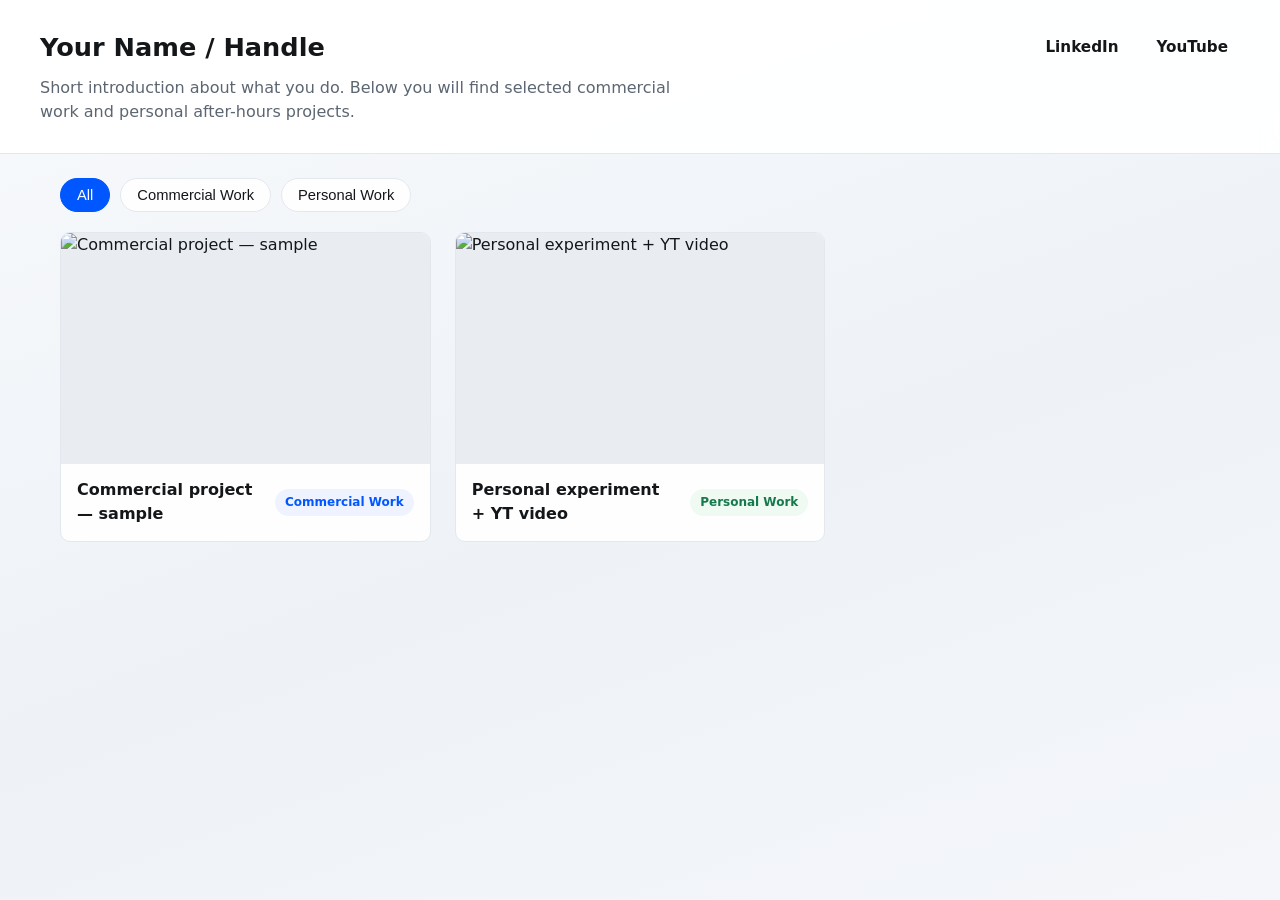
==== index.html @ 5da69d36 "Update personal information and project rendering logic" ====
<!DOCTYPE html>
<html lang="en">
<head>
  <meta charset="UTF-8" />
  <meta name="viewport" content="width=device-width, initial-scale=1.0" />
  <title>Portfolio — Commercial & Personal Work</title>
  <link rel="stylesheet" href="style.css" />
</head>
<body>
  <header>
    <div class="container">
      <div class="top-bar">
        <h1>Your Name / Handle</h1>
        <nav class="nav-links" aria-label="External links">
          <a href="https://www.linkedin.com/" target="_blank" rel="noopener noreferrer">LinkedIn</a>
          <a href="https://www.youtube.com/" target="_blank" rel="noopener noreferrer">YouTube</a>
        </nav>
      </div>
      <p class="bio">
        Short introduction about what you do. Below you will find selected commercial work and personal after-hours projects.
      </p>
    </div>
  </header>

  <main class="container">
    <div class="filters" role="tablist" aria-label="Project filters">
      <button class="filter-btn active" data-filter="all">All</button>
      <button class="filter-btn" data-filter="commercial">Commercial Work</button>
      <button class="filter-btn" data-filter="personal">Personal Work</button>
    </div>

    <div id="projectsGrid" class="grid"></div>
  </main>

  <script>
    const grid = document.getElementById("projectsGrid");
    const filterButtons = document.querySelectorAll(".filter-btn");
    let allProjects = [];
    let activeFilter = "all";

    function renderProjects() {
      const filtered = activeFilter === "all"
        ? allProjects
        : allProjects.filter(p => p.category === activeFilter);

      grid.innerHTML = filtered.map(project => {
        const isPersonal = project.category === "personal";
        const label = isPersonal ? "Personal Work" : "Commercial Work";
        return `
          <a class="card" href="${project.url}">
            <div class="thumb-wrap">
              <img src="${project.thumb}" alt="${project.title}" loading="lazy" />
            </div>
            <div class="card-body">
              <span class="card-title">${project.title}</span>
              <span class="badge ${isPersonal ? "personal" : ""}">${label}</span>
            </div>
          </a>
        `;
      }).join("");
    }

    filterButtons.forEach(btn => {
      btn.addEventListener("click", () => {
        filterButtons.forEach(b => b.classList.remove("active"));
        btn.classList.add("active");
        activeFilter = btn.dataset.filter;
        renderProjects();
      });
    });

    fetch("projects.json")
      .then(res => res.json())
      .then(data => {
        allProjects = data;
        renderProjects();
      })
      .catch(() => {
        grid.innerHTML = "<p>Could not load projects.json.</p>";
      });
  </script>
</body>
</html>
---- style.css ----
:root {
  --surface: rgba(255, 255, 255, 0.92);
  --text: #14171a;
  --muted: #5c6672;
  --accent: #0057ff;
  --border: #e3e8ef;
}
* { box-sizing: border-box; margin: 0; padding: 0; }
body {
  font-family: system-ui, -apple-system, BlinkMacSystemFont, "Segoe UI", Roboto, sans-serif;
  min-height: 100vh;
  background: linear-gradient(160deg, #f8fafc 0%, #eef2f7 55%, #f4f6fa 100%);
  background-attachment: fixed;
  color: var(--text);
  line-height: 1.55;
}
header {
  background: var(--surface);
  backdrop-filter: blur(8px);
  border-bottom: 1px solid var(--border);
  padding: 28px 20px;
}
.container {
  max-width: 1200px;
  margin: 0 auto;
  padding: 0 20px;
}
header .container { padding: 0; }
.top-bar {
  display: flex;
  flex-wrap: wrap;
  justify-content: space-between;
  align-items: center;
  gap: 16px;
}
h1 { font-size: 1.6rem; font-weight: 700; }
.nav-links {
  display: flex;
  align-items: center;
  gap: 14px;
  flex-wrap: wrap;
}
.nav-links a, .back-link {
  color: var(--text);
  text-decoration: none;
  font-weight: 600;
  font-size: 0.95rem;
  padding: 6px 12px;
  border-radius: 8px;
  transition: background 0.15s ease, color 0.15s ease;
}
.nav-links a:hover, .back-link:hover {
  background: #eef3ff;
  color: var(--accent);
}
.bio {
  color: var(--muted);
  max-width: 660px;
  margin-top: 8px;
}
.filters {
  display: flex;
  gap: 10px;
  margin: 24px 0 20px;
  flex-wrap: wrap;
}
.filter-btn {
  border: 1px solid var(--border);
  background: var(--surface);
  color: var(--text);
  padding: 8px 16px;
  border-radius: 999px;
  cursor: pointer;
  font-size: 0.92rem;
  font-weight: 500;
  transition: all 0.15s ease;
}
.filter-btn:hover { border-color: var(--accent); }
.filter-btn.active {
  background: var(--accent);
  color: #fff;
  border-color: var(--accent);
}
.grid {
  display: grid;
  grid-template-columns: repeat(auto-fill, minmax(310px, 1fr));
  gap: 24px;
  padding-bottom: 60px;
}
.card {
  background: var(--surface);
  border: 1px solid var(--border);
  border-radius: 10px;
  overflow: hidden;
  text-decoration: none;
  color: inherit;
  transition: transform 0.15s ease, box-shadow 0.15s ease;
  display: flex;
  flex-direction: column;
}
.card:hover {
  transform: translateY(-3px);
  box-shadow: 0 10px 24px rgba(15, 23, 42, 0.08);
}
.thumb-wrap {
  aspect-ratio: 16 / 10;
  background: #e9edf2;
  overflow: hidden;
}
.thumb-wrap img {
  width: 100%;
  height: 100%;
  object-fit: cover;
  display: block;
}
.card-body {
  padding: 14px 16px;
  display: flex;
  justify-content: space-between;
  align-items: center;
  gap: 12px;
}
.card-title { font-weight: 600; font-size: 1rem; }
.badge {
  font-size: 0.75rem;
  font-weight: 600;
  padding: 4px 10px;
  border-radius: 999px;
  white-space: nowrap;
  background: #eef3ff;
  color: var(--accent);
  display: inline-block;
}
.badge.personal {
  background: #eefaf2;
  color: #16794c;
}

/* Podstrona pojedynczego projektu */
.project-article {
  max-width: 920px;
  margin: 32px auto 72px;
  background: var(--surface);
  border: 1px solid var(--border);
  border-radius: 12px;
  padding: 32px;
}
.project-title {
  font-size: 1.8rem;
  margin: 12px 0;
}
.project-desc {
  color: var(--muted);
  margin-bottom: 24px;
}
.media-block { margin-bottom: 22px; }
.media-block img {
  width: 100%;
  border-radius: 8px;
  display: block;
}
.yt-box {
  aspect-ratio: 16 / 9;
  width: 100%;
  border-radius: 8px;
  overflow: hidden;
  background: #000;
}
.yt-box iframe {
  width: 100%;
  height: 100%;
  border: 0;
}
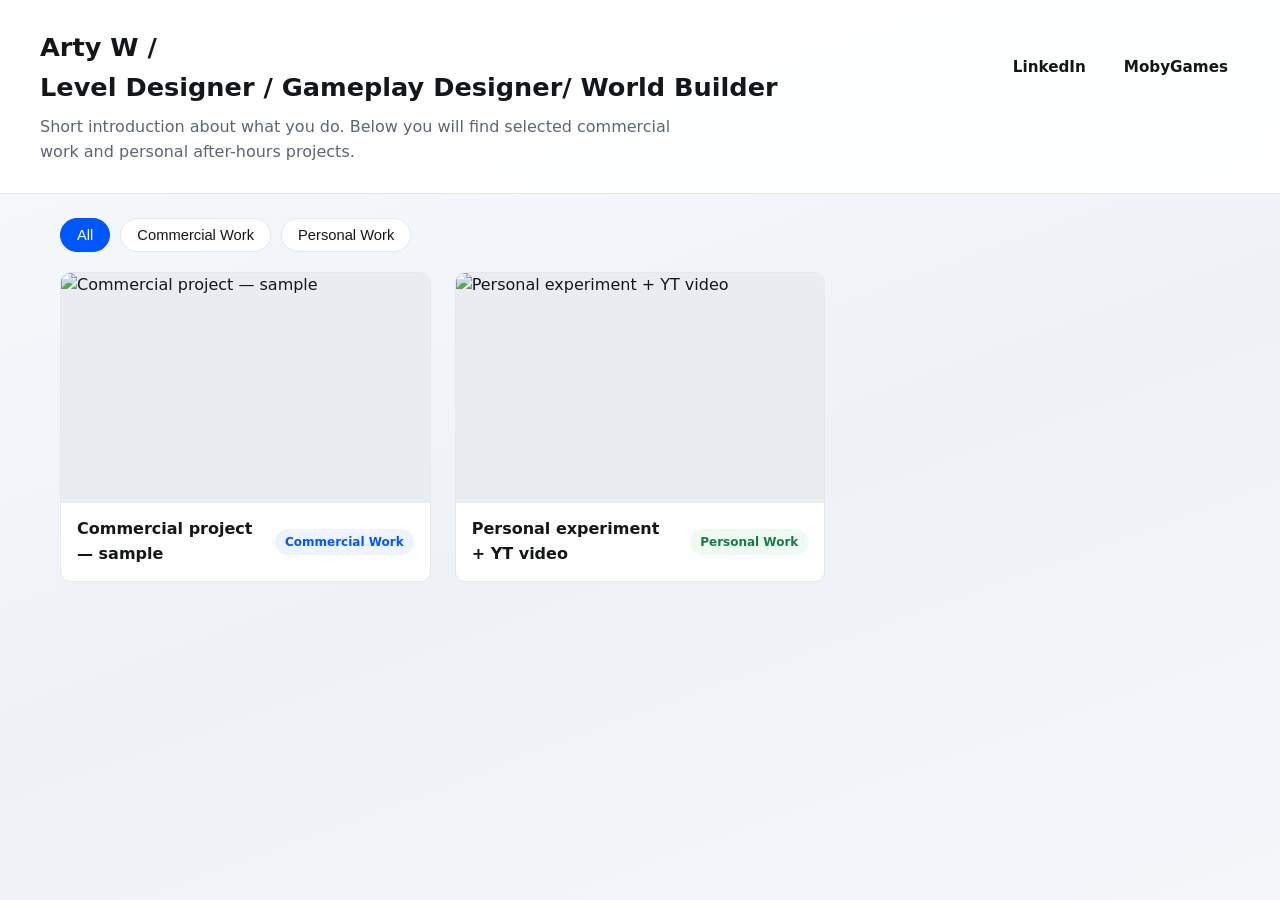
==== commit 301cabe4: "Update header with new name and links" ====
--- a/index.html
+++ b/index.html
@@ -10,10 +10,11 @@
   <header>
     <div class="container">
       <div class="top-bar">
-        <h1>Your Name / Handle</h1>
+        <h1>Arty W / <br>
+          Level Designer / Gameplay Designer/ World Builder</h1>
         <nav class="nav-links" aria-label="External links">
-          <a href="https://www.linkedin.com/" target="_blank" rel="noopener noreferrer">LinkedIn</a>
-          <a href="https://www.youtube.com/" target="_blank" rel="noopener noreferrer">YouTube</a>
+          <a href="https://www.linkedin.com/in/arty123/" target="_blank" rel="noopener noreferrer">LinkedIn</a>
+          <a href="https://www.mobygames.com/person/754339/artur-wiechiec/credits/" target="_blank" rel="noopener noreferrer">MobyGames</a>
         </nav>
       </div>
       <p class="bio">
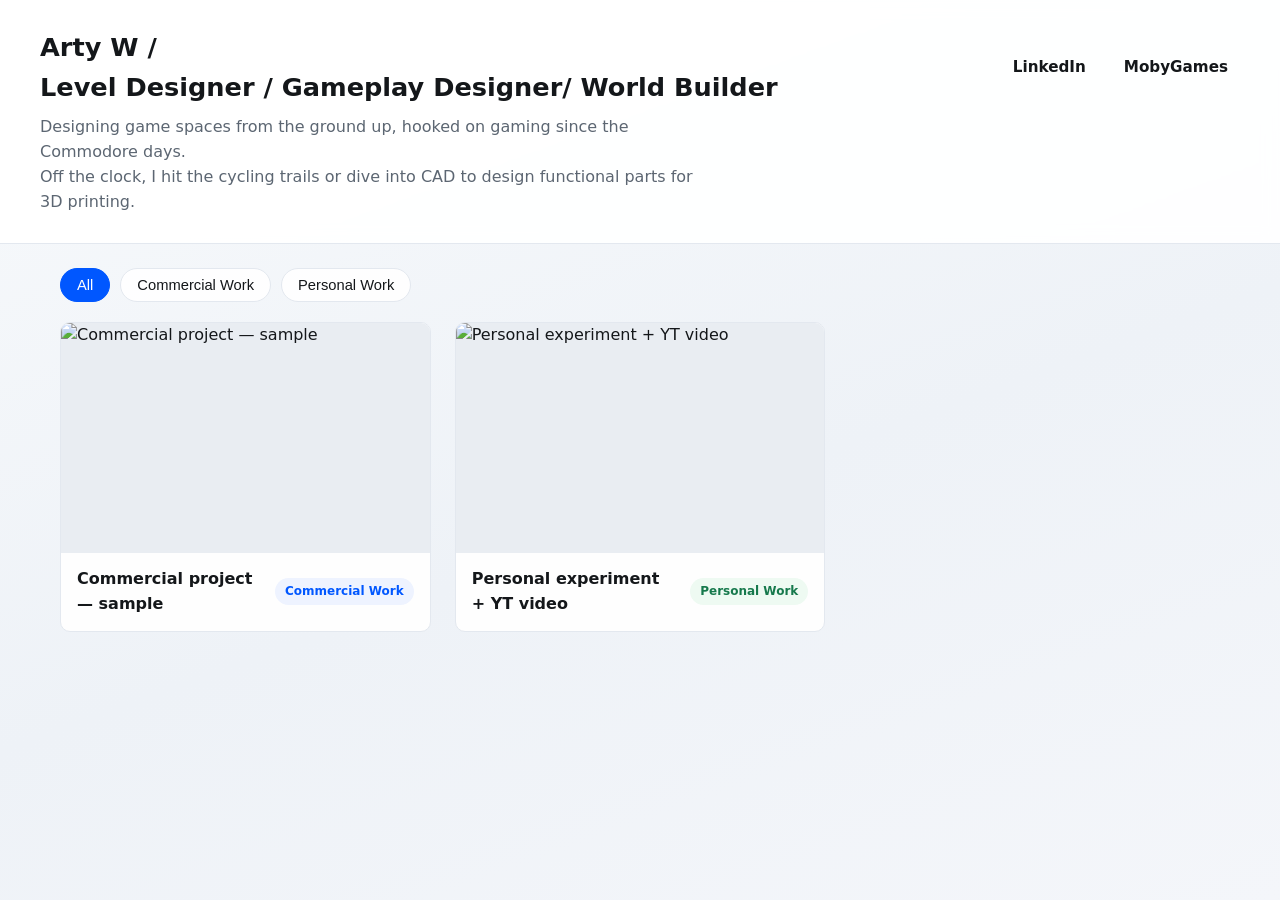
==== commit 0a4b7f91: "Update bio section in index.html" ====
--- a/index.html
+++ b/index.html
@@ -18,7 +18,8 @@
         </nav>
       </div>
       <p class="bio">
-        Short introduction about what you do. Below you will find selected commercial work and personal after-hours projects.
+        Designing game spaces from the ground up, hooked on gaming since the Commodore days. <br>
+        Off the clock, I hit the cycling trails or dive into CAD to design functional parts for 3D printing. 
       </p>
     </div>
   </header>
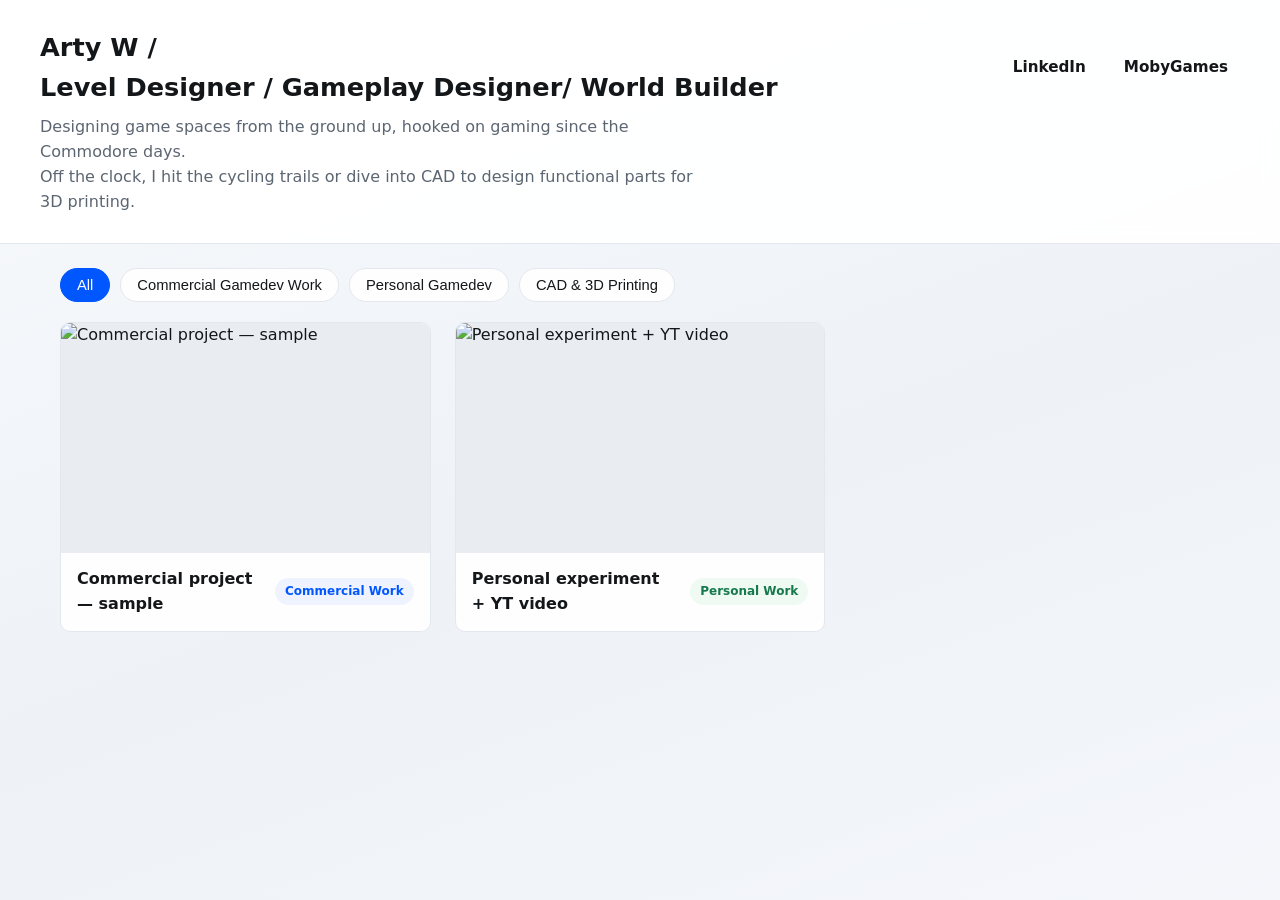
==== commit 6d4c6bb1: "Update index.html" ====
--- a/index.html
+++ b/index.html
@@ -27,8 +27,9 @@
   <main class="container">
     <div class="filters" role="tablist" aria-label="Project filters">
       <button class="filter-btn active" data-filter="all">All</button>
-      <button class="filter-btn" data-filter="commercial">Commercial Work</button>
-      <button class="filter-btn" data-filter="personal">Personal Work</button>
+      <button class="filter-btn" data-filter="commercial">Commercial Gamedev Work</button>
+      <button class="filter-btn" data-filter="personal">Personal Gamedev</button>
+      <button class="filter-btn" data-filter="cad">CAD & 3D Printing</button>
     </div>
 
     <div id="projectsGrid" class="grid"></div>
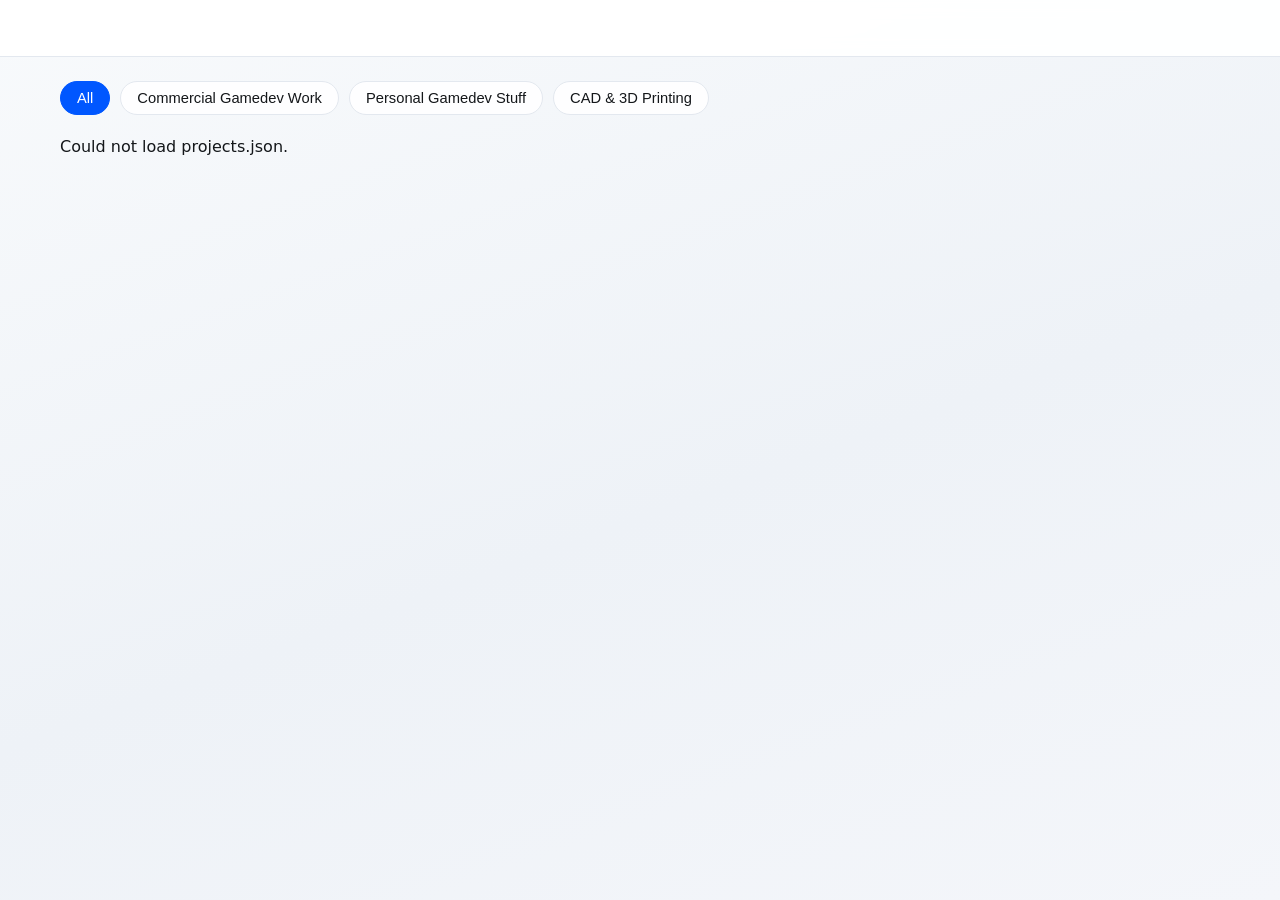
==== commit 2627d1f8: "Refactor index.html for improved structure and clarity" ====
--- a/index.html
+++ b/index.html
@@ -3,32 +3,17 @@
 <head>
   <meta charset="UTF-8" />
   <meta name="viewport" content="width=device-width, initial-scale=1.0" />
-  <title>Portfolio — Commercial & Personal Work</title>
+  <title>Portfolio</title>
   <link rel="stylesheet" href="style.css" />
 </head>
 <body>
-  <header>
-    <div class="container">
-      <div class="top-bar">
-        <h1>Arty W / <br>
-          Level Designer / Gameplay Designer/ World Builder</h1>
-        <nav class="nav-links" aria-label="External links">
-          <a href="https://www.linkedin.com/in/arty123/" target="_blank" rel="noopener noreferrer">LinkedIn</a>
-          <a href="https://www.mobygames.com/person/754339/artur-wiechiec/credits/" target="_blank" rel="noopener noreferrer">MobyGames</a>
-        </nav>
-      </div>
-      <p class="bio">
-        Designing game spaces from the ground up, hooked on gaming since the Commodore days. <br>
-        Off the clock, I hit the cycling trails or dive into CAD to design functional parts for 3D printing. 
-      </p>
-    </div>
-  </header>
+  <header id="siteHeader"></header>
 
   <main class="container">
     <div class="filters" role="tablist" aria-label="Project filters">
       <button class="filter-btn active" data-filter="all">All</button>
       <button class="filter-btn" data-filter="commercial">Commercial Gamedev Work</button>
-      <button class="filter-btn" data-filter="personal">Personal Gamedev</button>
+      <button class="filter-btn" data-filter="personal">Personal Gamedev Stuff</button>
       <button class="filter-btn" data-filter="cad">CAD & 3D Printing</button>
     </div>
 
@@ -36,10 +21,34 @@
   </main>
 
   <script>
+    const headerEl = document.getElementById("siteHeader");
     const grid = document.getElementById("projectsGrid");
     const filterButtons = document.querySelectorAll(".filter-btn");
+
+    const CATEGORY_LABELS = {
+      commercial: "Commercial Gamedev Work",
+      personal: "Personal Gamedev Stuff",
+      cad: "CAD & 3D Printing"
+    };
+
     let allProjects = [];
     let activeFilter = "all";
+
+    function renderHeader(header) {
+      const linksHtml = (header.links || [])
+        .map(l => `<a href="${l.url}" target="_blank" rel="noopener noreferrer">${l.label}</a>`)
+        .join("");
+
+      headerEl.innerHTML = `
+        <div class="container">
+          <div class="top-bar">
+            <h1>${header.name}</h1>
+            <nav class="nav-links" aria-label="External links">${linksHtml}</nav>
+          </div>
+          <p class="bio">${header.bio}</p>
+        </div>
+      `;
+    }
 
     function renderProjects() {
       const filtered = activeFilter === "all"
@@ -47,8 +56,7 @@
         : allProjects.filter(p => p.category === activeFilter);
 
       grid.innerHTML = filtered.map(project => {
-        const isPersonal = project.category === "personal";
-        const label = isPersonal ? "Personal Work" : "Commercial Work";
+        const label = CATEGORY_LABELS[project.category] || project.category;
         return `
           <a class="card" href="${project.url}">
             <div class="thumb-wrap">
@@ -56,7 +64,7 @@
             </div>
             <div class="card-body">
               <span class="card-title">${project.title}</span>
-              <span class="badge ${isPersonal ? "personal" : ""}">${label}</span>
+              <span class="badge ${project.category}">${label}</span>
             </div>
           </a>
         `;
@@ -72,10 +80,28 @@
       });
     });
 
+    async function loadProjectMeta(code) {
+      const url = `projects/${code}.html`;
+      const res = await fetch(url);
+      const html = await res.text();
+      const doc = new DOMParser().parseFromString(html, "text/html");
+      const article = doc.querySelector("article[data-category]");
+
+      const category = article?.dataset.category || "commercial";
+      const thumb = article?.dataset.thumb || "https://placehold.co/800x500/e2e8f0/1e293b?text=" + encodeURIComponent(code);
+      const title =
+        doc.querySelector(".project-title")?.textContent.trim() ||
+        doc.querySelector("title")?.textContent.trim() ||
+        code;
+
+      return { code, url, category, thumb, title };
+    }
+
     fetch("projects.json")
       .then(res => res.json())
-      .then(data => {
-        allProjects = data;
+      .then(async data => {
+        renderHeader(data.header);
+        allProjects = await Promise.all((data.projects || []).map(loadProjectMeta));
         renderProjects();
       })
       .catch(() => {
--- a/style.css
+++ b/style.css
@@ -171,3 +171,7 @@
   height: 100%;
   border: 0;
 }
+.badge.cad {
+  background: #fef3c7; /* jasny bursztyn */
+  color: #92400e;      /* ciemny pomarańcz/brąz */
+}
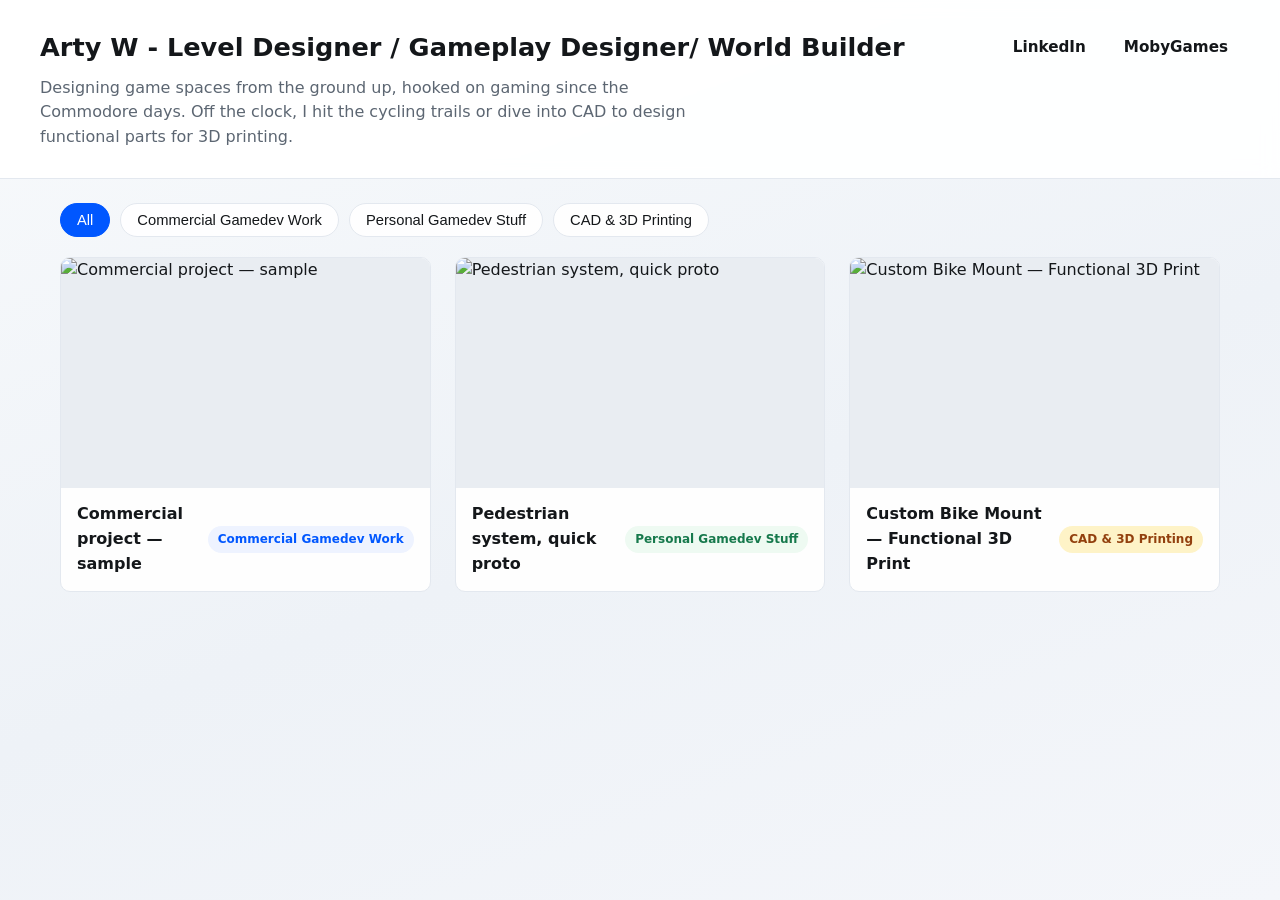
==== commit 98d457b6: "Improve error handling for project loading Updated error handling to log errors and display a messag" ====
--- a/index.html
+++ b/index.html
@@ -12,7 +12,7 @@
   <main class="container">
     <div class="filters" role="tablist" aria-label="Project filters">
       <button class="filter-btn active" data-filter="all">All</button>
-      <button class="filter-btn" data-filter="commercial">Commercial Gamedev Work</button>
+      <button class="filter-btn" data-filter="com">Commercial Gamedev Work</button>
       <button class="filter-btn" data-filter="personal">Personal Gamedev Stuff</button>
       <button class="filter-btn" data-filter="cad">CAD & 3D Printing</button>
     </div>
@@ -21,15 +21,15 @@
   </main>
 
   <script>
+    const CATEGORY_LABELS = {
+      com: "Commercial Gamedev Work",
+      personal: "Personal Gamedev Stuff",
+      cad: "CAD & 3D Printing"
+    };
+
     const headerEl = document.getElementById("siteHeader");
     const grid = document.getElementById("projectsGrid");
     const filterButtons = document.querySelectorAll(".filter-btn");
-
-    const CATEGORY_LABELS = {
-      commercial: "Commercial Gamedev Work",
-      personal: "Personal Gamedev Stuff",
-      cad: "CAD & 3D Printing"
-    };
 
     let allProjects = [];
     let activeFilter = "all";
@@ -55,20 +55,17 @@
         ? allProjects
         : allProjects.filter(p => p.category === activeFilter);
 
-      grid.innerHTML = filtered.map(project => {
-        const label = CATEGORY_LABELS[project.category] || project.category;
-        return `
-          <a class="card" href="${project.url}">
-            <div class="thumb-wrap">
-              <img src="${project.thumb}" alt="${project.title}" loading="lazy" />
-            </div>
-            <div class="card-body">
-              <span class="card-title">${project.title}</span>
-              <span class="badge ${project.category}">${label}</span>
-            </div>
-          </a>
-        `;
-      }).join("");
+      grid.innerHTML = filtered.map(p => `
+        <a class="card" href="${p.url}">
+          <div class="thumb-wrap">
+            <img src="${p.thumb}" alt="${p.title}" loading="lazy" />
+          </div>
+          <div class="card-body">
+            <span class="card-title">${p.title}</span>
+            <span class="badge ${p.category}">${CATEGORY_LABELS[p.category] || p.category}</span>
+          </div>
+        </a>
+      `).join("");
     }
 
     filterButtons.forEach(btn => {
@@ -80,32 +77,35 @@
       });
     });
 
-    async function loadProjectMeta(code) {
+    async function loadProject(code) {
       const url = `projects/${code}.html`;
+      const category = code.split("_")[0].toLowerCase();
       const res = await fetch(url);
       const html = await res.text();
       const doc = new DOMParser().parseFromString(html, "text/html");
-      const article = doc.querySelector("article[data-category]");
 
-      const category = article?.dataset.category || "commercial";
-      const thumb = article?.dataset.thumb || "https://placehold.co/800x500/e2e8f0/1e293b?text=" + encodeURIComponent(code);
       const title =
         doc.querySelector(".project-title")?.textContent.trim() ||
         doc.querySelector("title")?.textContent.trim() ||
         code;
 
-      return { code, url, category, thumb, title };
+      const thumb =
+        doc.querySelector("article")?.dataset.thumb ||
+        `https://placehold.co/800x500/e2e8f0/1e293b?text=${encodeURIComponent(title)}`;
+
+      return { code, url, category, title, thumb };
     }
 
     fetch("projects.json")
-      .then(res => res.json())
+      .then(r => r.json())
       .then(async data => {
         renderHeader(data.header);
-        allProjects = await Promise.all((data.projects || []).map(loadProjectMeta));
+        allProjects = await Promise.all((data.projects || []).map(loadProject));
         renderProjects();
       })
-      .catch(() => {
-        grid.innerHTML = "<p>Could not load projects.json.</p>";
+     .catch(err => {
+        console.error(err);
+        grid.innerHTML = `<p>Błąd ładowania: ${err.message}</p>`;
       });
   </script>
 </body>
--- a/style.css
+++ b/style.css
@@ -5,7 +5,13 @@
   --accent: #0057ff;
   --border: #e3e8ef;
 }
-* { box-sizing: border-box; margin: 0; padding: 0; }
+
+* {
+  box-sizing: border-box;
+  margin: 0;
+  padding: 0;
+}
+
 body {
   font-family: system-ui, -apple-system, BlinkMacSystemFont, "Segoe UI", Roboto, sans-serif;
   min-height: 100vh;
@@ -14,18 +20,24 @@
   color: var(--text);
   line-height: 1.55;
 }
+
 header {
   background: var(--surface);
   backdrop-filter: blur(8px);
   border-bottom: 1px solid var(--border);
   padding: 28px 20px;
 }
+
 .container {
   max-width: 1200px;
   margin: 0 auto;
   padding: 0 20px;
 }
-header .container { padding: 0; }
+
+header .container {
+  padding: 0;
+}
+
 .top-bar {
   display: flex;
   flex-wrap: wrap;
@@ -33,14 +45,21 @@
   align-items: center;
   gap: 16px;
 }
-h1 { font-size: 1.6rem; font-weight: 700; }
+
+h1 {
+  font-size: 1.6rem;
+  font-weight: 700;
+}
+
 .nav-links {
   display: flex;
   align-items: center;
   gap: 14px;
   flex-wrap: wrap;
 }
-.nav-links a, .back-link {
+
+.nav-links a,
+.back-link {
   color: var(--text);
   text-decoration: none;
   font-weight: 600;
@@ -49,21 +68,26 @@
   border-radius: 8px;
   transition: background 0.15s ease, color 0.15s ease;
 }
-.nav-links a:hover, .back-link:hover {
+
+.nav-links a:hover,
+.back-link:hover {
   background: #eef3ff;
   color: var(--accent);
 }
+
 .bio {
   color: var(--muted);
   max-width: 660px;
   margin-top: 8px;
 }
+
 .filters {
   display: flex;
   gap: 10px;
   margin: 24px 0 20px;
   flex-wrap: wrap;
 }
+
 .filter-btn {
   border: 1px solid var(--border);
   background: var(--surface);
@@ -75,18 +99,24 @@
   font-weight: 500;
   transition: all 0.15s ease;
 }
-.filter-btn:hover { border-color: var(--accent); }
+
+.filter-btn:hover {
+  border-color: var(--accent);
+}
+
 .filter-btn.active {
   background: var(--accent);
   color: #fff;
   border-color: var(--accent);
 }
+
 .grid {
   display: grid;
   grid-template-columns: repeat(auto-fill, minmax(310px, 1fr));
   gap: 24px;
   padding-bottom: 60px;
 }
+
 .card {
   background: var(--surface);
   border: 1px solid var(--border);
@@ -98,21 +128,25 @@
   display: flex;
   flex-direction: column;
 }
+
 .card:hover {
   transform: translateY(-3px);
   box-shadow: 0 10px 24px rgba(15, 23, 42, 0.08);
 }
+
 .thumb-wrap {
   aspect-ratio: 16 / 10;
   background: #e9edf2;
   overflow: hidden;
 }
+
 .thumb-wrap img {
   width: 100%;
   height: 100%;
   object-fit: cover;
   display: block;
 }
+
 .card-body {
   padding: 14px 16px;
   display: flex;
@@ -120,7 +154,12 @@
   align-items: center;
   gap: 12px;
 }
-.card-title { font-weight: 600; font-size: 1rem; }
+
+.card-title {
+  font-weight: 600;
+  font-size: 1rem;
+}
+
 .badge {
   font-size: 0.75rem;
   font-weight: 600;
@@ -131,9 +170,15 @@
   color: var(--accent);
   display: inline-block;
 }
+
 .badge.personal {
   background: #eefaf2;
   color: #16794c;
+}
+
+.badge.cad {
+  background: #fef3c7;
+  color: #92400e;
 }
 
 /* Podstrona pojedynczego projektu */
@@ -145,20 +190,27 @@
   border-radius: 12px;
   padding: 32px;
 }
+
 .project-title {
   font-size: 1.8rem;
   margin: 12px 0;
 }
+
 .project-desc {
   color: var(--muted);
   margin-bottom: 24px;
 }
-.media-block { margin-bottom: 22px; }
+
+.media-block {
+  margin-bottom: 22px;
+}
+
 .media-block img {
   width: 100%;
   border-radius: 8px;
   display: block;
 }
+
 .yt-box {
   aspect-ratio: 16 / 9;
   width: 100%;
@@ -166,12 +218,9 @@
   overflow: hidden;
   background: #000;
 }
+
 .yt-box iframe {
   width: 100%;
   height: 100%;
   border: 0;
 }
-.badge.cad {
-  background: #fef3c7; /* jasny bursztyn */
-  color: #92400e;      /* ciemny pomarańcz/brąz */
-}
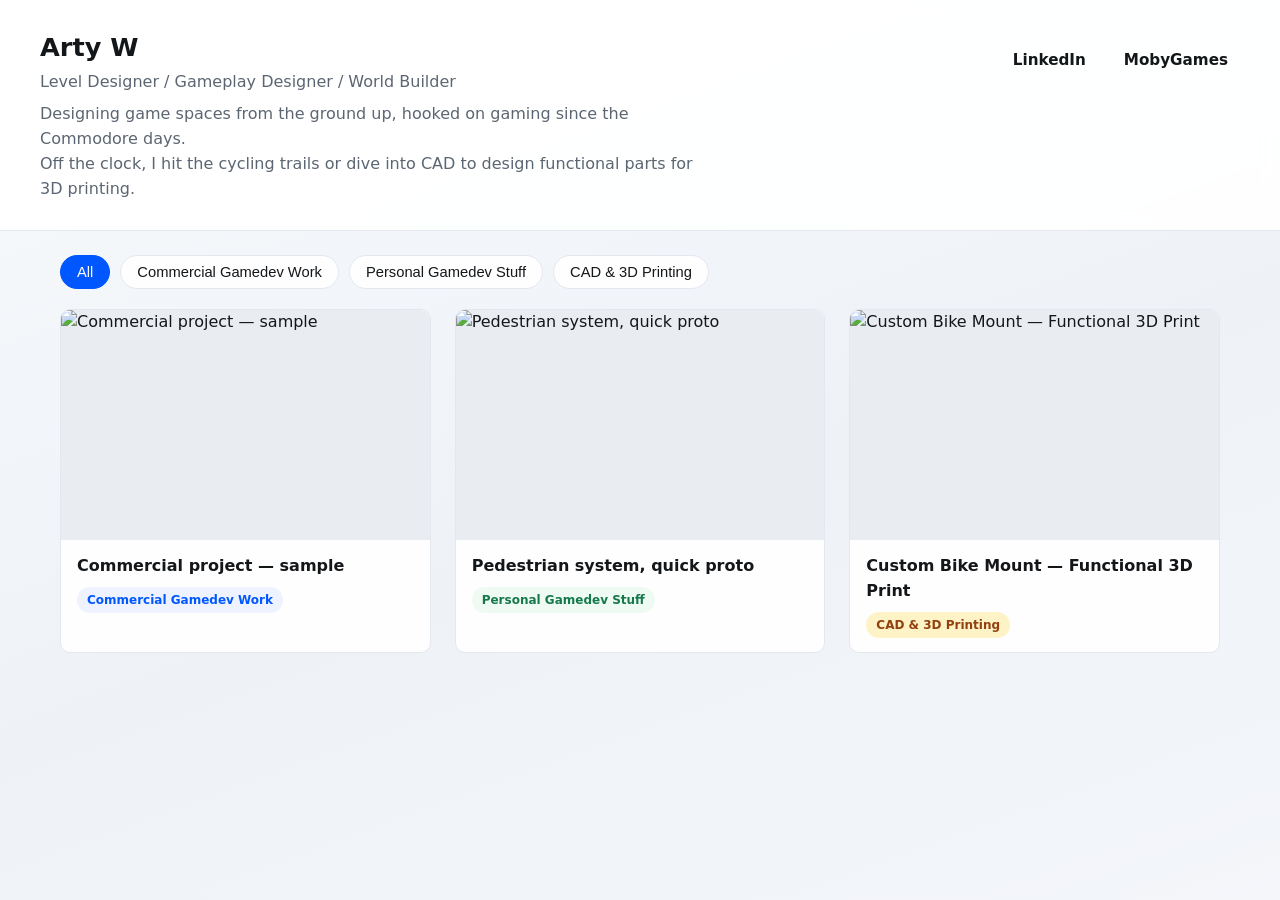
==== commit c2953c0d: "Refactor header rendering and project loading logic" ====
--- a/index.html
+++ b/index.html
@@ -34,18 +34,33 @@
     let allProjects = [];
     let activeFilter = "all";
 
+    function nl2br(str = "") {
+      return String(str)
+        .replace(/&/g, "&")
+        .replace(/</g, "<")
+        .replace(/>/g, ">")
+        .replace(/\n/g, "<br>");
+    }
+
     function renderHeader(header) {
       const linksHtml = (header.links || [])
         .map(l => `<a href="${l.url}" target="_blank" rel="noopener noreferrer">${l.label}</a>`)
         .join("");
 
+      const roleHtml = header.role
+        ? `<p class="role" style="color: var(--muted); font-weight: 500; margin-top: 2px;">${nl2br(header.role)}</p>`
+        : "";
+
       headerEl.innerHTML = `
         <div class="container">
           <div class="top-bar">
-            <h1>${header.name}</h1>
+            <div>
+              <h1>${nl2br(header.name)}</h1>
+              ${roleHtml}
+            </div>
             <nav class="nav-links" aria-label="External links">${linksHtml}</nav>
           </div>
-          <p class="bio">${header.bio}</p>
+          <p class="bio">${nl2br(header.bio)}</p>
         </div>
       `;
     }
@@ -78,32 +93,34 @@
     });
 
     async function loadProject(code) {
-      const url = `projects/${code}.html`;
-      const category = code.split("_")[0].toLowerCase();
+      const cleanCode = String(code).trim().toLowerCase();
+      const url = `projects/${cleanCode}.html`;
+      const category = cleanCode.split("_")[0];
       const res = await fetch(url);
+      if (!res.ok) throw new Error(`Nie znaleziono ${url}`);
       const html = await res.text();
       const doc = new DOMParser().parseFromString(html, "text/html");
 
       const title =
         doc.querySelector(".project-title")?.textContent.trim() ||
         doc.querySelector("title")?.textContent.trim() ||
-        code;
+        cleanCode;
 
       const thumb =
         doc.querySelector("article")?.dataset.thumb ||
         `https://placehold.co/800x500/e2e8f0/1e293b?text=${encodeURIComponent(title)}`;
 
-      return { code, url, category, title, thumb };
+      return { code: cleanCode, url, category, title, thumb };
     }
 
     fetch("projects.json")
       .then(r => r.json())
       .then(async data => {
-        renderHeader(data.header);
+        renderHeader(data.header || {});
         allProjects = await Promise.all((data.projects || []).map(loadProject));
         renderProjects();
       })
-     .catch(err => {
+      .catch(err => {
         console.error(err);
         grid.innerHTML = `<p>Błąd ładowania: ${err.message}</p>`;
       });
--- a/style.css
+++ b/style.css
@@ -150,9 +150,9 @@
 .card-body {
   padding: 14px 16px;
   display: flex;
-  justify-content: space-between;
-  align-items: center;
-  gap: 12px;
+  flex-direction: column;
+  align-items: flex-start;
+  gap: 8px;
 }
 
 .card-title {
